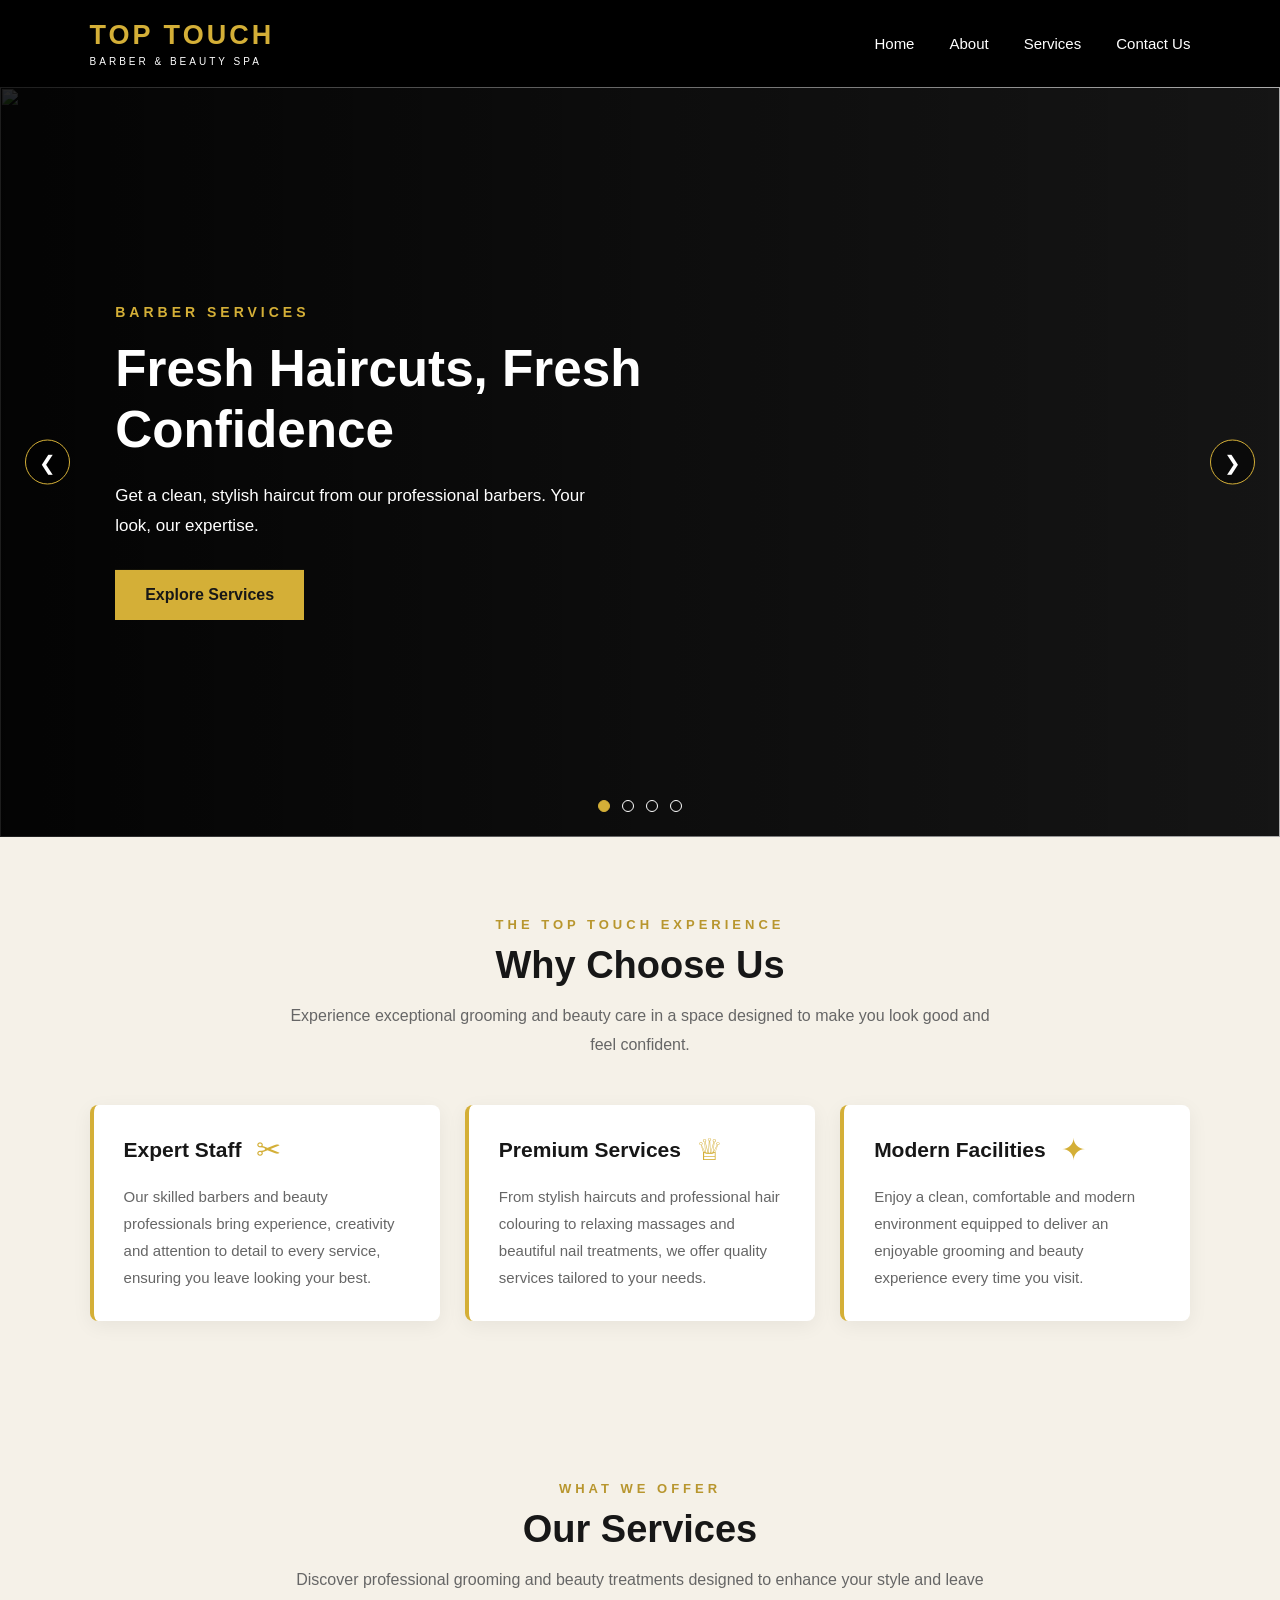
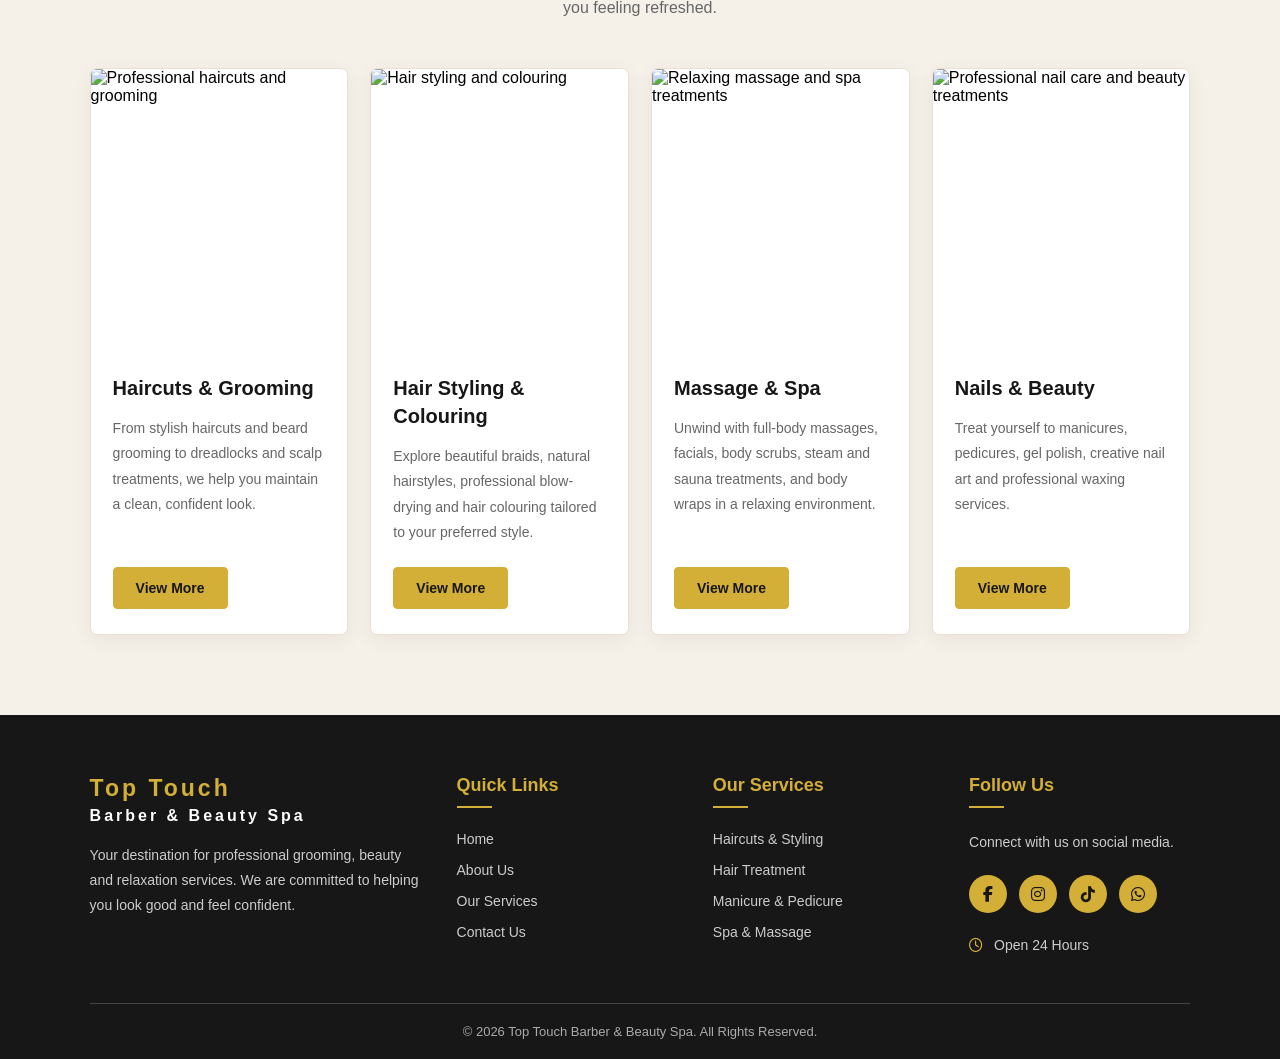
==== index.html @ b12eb3fb "Add files via upload" ====
<!DOCTYPE html>
<html lang="en">
<head>
    <meta charset="UTF-8">
    <meta name="viewport" content="width=device-width, initial-scale=1.0">
    <link rel="stylesheet" href="style.css">
    <link rel="stylesheet" href="https://cdnjs.cloudflare.com/ajax/libs/font-awesome/6.7.2/css/all.min.css">
    <title>Top Touch Barber and Beauty Spa</title>
</head>
<body>
   <header class="navbar">

    <!-- Business Name -->
    <div class="logo">
        <h2>TOP TOUCH</h2>
        <p>BARBER & BEAUTY SPA</p>
    </div>

    <!-- Navigation Links -->
    <nav class="nav-links">
        <a href="index.html">Home</a>
        <a href="about.html">About</a>
        <a href="services.html">Services</a>
        <a href="contact.html">Contact Us</a>
    </nav>

</header>
<section class="hero-slider">

    <div class="slide active">
        <img src="images/hair cuting.jpg" alt="" srcset="">

        <div class="slide-content">
            <p class="category">BARBER SERVICES</p>
            <h1>Fresh Haircuts, Fresh Confidence</h1>
            <p>Get a clean, stylish haircut from our professional barbers. Your look, our expertise.</p>
            <a href="#services" class="slide-btn">Explore Services</a>
        </div>
    </div>

    <div class="slide">
        <img src="images/hair coloring.jpg" alt="" srcset="">


        <div class="slide-content">
            <p class="category">HAIR STYLING</p>
            <h1>Express Yourself with Colour</h1>
            <p>Refresh your style with beautiful hair colours and professional styling.</p>
            <a href="#services" class="slide-btn">Explore Services</a>
        </div>
    </div>

    <div class="slide">
        <img src="images/massage 2.jpg" alt="" srcset="">

        <div class="slide-content">
            <p class="category">BEAUTY & SPA</p>
            <h1>Relax, Refresh and Recharge</h1>
            <p>Escape the daily stress with a relaxing massage in a peaceful environment.</p>
            <a href="#services" class="slide-btn">Explore Services</a>
        </div>
    </div>

    <div class="slide">
        <img src="images/Nails(1).jpg" alt="" srcset="">
        <div class="slide-content">
            <p class="category">NAIL CARE</p>
            <h1>Beautiful Nails, Beautiful You</h1>
            <p>Give your nails a stunning finish with our stylish gel polish treatments.</p>
            <a href="#services" class="slide-btn">Explore Services</a>
        </div>
    </div>

    <button class="slider-arrow prev" aria-label="Previous slide">&#10094;</button>
    <button class="slider-arrow next" aria-label="Next slide">&#10095;</button>

    <div class="slider-dots">
        <button class="dot active" aria-label="Show haircut slide"></button>
        <button class="dot" aria-label="Show hair coloring slide"></button>
        <button class="dot" aria-label="Show massage slide"></button>
        <button class="dot" aria-label="Show gel polish slide"></button>
    </div>

</section>
<section class="why-choose-us" id="about">

<div class="section-heading">
    <p class="section-subtitle">THE TOP TOUCH EXPERIENCE</p>
    <h2>Why Choose Us</h2>
    <p class="section-description">
        Experience exceptional grooming and beauty care in a space
        designed to make you look good and feel confident.
    </p>
</div>

<div class="choose-cards">

    <!-- Card 1: Expert Staff -->
    <div class="choose-card">

        <div class="card-heading">
            <h3>Expert Staff</h3>
            <span class="choose-icon">&#9986;</span>
        </div>

        <p>
            Our skilled barbers and beauty professionals bring
            experience, creativity and attention to detail to
            every service, ensuring you leave looking your best.
        </p>

    </div>

    <!-- Card 2: Premium Services -->
    <div class="choose-card">

        <div class="card-heading">
            <h3>Premium Services</h3>
            <span class="choose-icon">&#9813;</span>
        </div>

        <p>
            From stylish haircuts and professional hair colouring
            to relaxing massages and beautiful nail treatments,
            we offer quality services tailored to your needs.
        </p>

    </div>

    <!-- Card 3: Modern Facilities -->
    <div class="choose-card">

        <div class="card-heading">
            <h3>Modern Facilities</h3>
            <span class="choose-icon">&#10022;</span>
        </div>

        <p>
            Enjoy a clean, comfortable and modern environment
            equipped to deliver an enjoyable grooming and beauty
            experience every time you visit.
        </p>

    </div>

</div>

</section>
<section class="our-services" id="services">

<div class="services-heading">
    <p class="services-subtitle">WHAT WE OFFER</p>
    <h2>Our Services</h2>
    <p>
        Discover professional grooming and beauty treatments
        designed to enhance your style and leave you feeling refreshed.
    </p>
</div>

<div class="services-container">

    <!-- CARD 1: HAIRCUTS & GROOMING -->
    <div class="service-card">

        <img src="images/haircuts.jpg"
             alt="Professional haircuts and grooming">

        <div class="service-info">
            <h3>Haircuts &amp; Grooming</h3>

            <p>
                From stylish haircuts and beard grooming to
                dreadlocks and scalp treatments, we help you
                maintain a clean, confident look.
            </p>

            <a href="services.html#haircuts" class="view-more-btn">
                View More
            </a>
        </div>

    </div>

    <!-- CARD 2: HAIR STYLING & COLOURING -->
    <div class="service-card">

        <img src="images/hair coloring (2).jpg"
             alt="Hair styling and colouring">

        <div class="service-info">
            <h3>Hair Styling &amp; Colouring</h3>

            <p>
                Explore beautiful braids, natural hairstyles,
                professional blow-drying and hair colouring
                tailored to your preferred style.
            </p>

            <a href="services.html#hair-styling" class="view-more-btn">
                View More
            </a>
        </div>

    </div>

    <!-- CARD 3: MASSAGE & SPA -->
    <div class="service-card">

        <img src="images/massage.jpg"
             alt="Relaxing massage and spa treatments">

        <div class="service-info">
            <h3>Massage &amp; Spa</h3>

            <p>
                Unwind with full-body massages, facials, body
                scrubs, steam and sauna treatments, and body
                wraps in a relaxing environment.
            </p>

            <a href="services.html#spa" class="view-more-btn">
                View More
            </a>
        </div>

    </div>

    <!-- CARD 4: NAILS & BEAUTY -->
    <div class="service-card">

        <img src="images/nails 2.jpg"
             alt="Professional nail care and beauty treatments">

        <div class="service-info">
            <h3>Nails &amp; Beauty</h3>

            <p>
                Treat yourself to manicures, pedicures, gel
                polish, creative nail art and professional
                waxing services.
            </p>

            <a href="services.html#nails" class="view-more-btn">
                View More
            </a>
        </div>

    </div>

</div>

</section>
<!-- FOOTER SECTION -->

<footer class="site-footer">
    <div class="footer-container">

    <div class="footer-column footer-brand">
        <h2>Top Touch <span>Barber & Beauty Spa</span></h2>
        <p>
            Your destination for professional grooming, beauty
            and relaxation services. We are committed to helping
            you look good and feel confident.
        </p>
    </div>

    <div class="footer-column">
        <h3>Quick Links</h3>
        <ul class="footer-links">
            <li><a href="index.html">Home</a></li>
            <li><a href="about.html">About Us</a></li>
            <li><a href="services.html">Our Services</a></li>
            <li><a href="contact.html">Contact Us</a></li>
        </ul>
    </div>

    <div class="footer-column">
        <h3>Our Services</h3>
        <ul class="footer-links">
            <li><a href="services.html">Haircuts & Styling</a></li>
            <li><a href="services.html">Hair Treatment</a></li>
            <li><a href="services.html">Manicure & Pedicure</a></li>
            <li><a href="services.html">Spa & Massage</a></li>
        </ul>
    </div>

    <div class="footer-column">
        <h3>Follow Us</h3>
        <p>Connect with us on social media.</p>
        <div class="footer-socials">
            <a href="#" aria-label="Facebook"><i class="fa-brands fa-facebook-f"></i></a>
            <a href="#" aria-label="Instagram"><i class="fa-brands fa-instagram"></i></a>
            <a href="#" aria-label="TikTok"><i class="fa-brands fa-tiktok"></i></a>
            <a href="0790554052" aria-label="WhatsApp"><i class="fa-brands fa-whatsapp"></i></a>
        </div>
        <p class="footer-hours">
            <i class="fa-regular fa-clock"></i> Open 24 Hours
        </p>
    </div>

</div>

<div class="footer-bottom">
    <p>&copy; 2026 Top Touch Barber & Beauty Spa. All Rights Reserved.</p>
</div>


</footer>


</body> 
</html> 
<script>
const slides = document.querySelectorAll(".slide");
const dots = document.querySelectorAll(".dot");
const nextBtn = document.querySelector(".next");
const prevBtn = document.querySelector(".prev");

let currentSlide = 0;
let sliderTimer;

function showSlide(index) {
    currentSlide = (index + slides.length) % slides.length;

    slides.forEach((slide, i) => {
        slide.classList.toggle("active", i === currentSlide);
    });

    dots.forEach((dot, i) => {
        dot.classList.toggle("active", i === currentSlide);
    });
}

function nextSlide() {
    showSlide(currentSlide + 1);
}

function startSlider() {
    clearInterval(sliderTimer);
    sliderTimer = setInterval(nextSlide, 5000);
}

nextBtn.addEventListener("click", () => {
    nextSlide();
    startSlider();
});

prevBtn.addEventListener("click", () => {
    showSlide(currentSlide - 1);
    startSlider();
});

dots.forEach((dot, index) => {
    dot.addEventListener("click", () => {
        showSlide(index);
        startSlider();
    });
});

const slider = document.querySelector(".hero-slider");

slider.addEventListener("mouseenter", () => {
    clearInterval(sliderTimer);
});

slider.addEventListener("mouseleave", startSlider);

startSlider();
</script>
</html>
---- style.css ----
* {
    margin: 0;
    padding: 0;
    box-sizing: border-box;
}

body {
    font-family: Arial, sans-serif;
    background-color: #f5f1e8;
}

.navbar {
    width: 100%;
   background-color: black;
    padding: 20px 7%;
    display: flex;
    justify-content: space-between;
    align-items: center;
}

.logo h2 {
    color: #d4af37;
    font-size: 27px;
    letter-spacing: 3px;
}

.logo p {
    color: white;
    font-size: 10px;
    letter-spacing: 3px;
    margin-top: 5px;
}

.nav-links {
    display: flex;
    align-items: center;
    gap: 35px;
    margin-left: auto;
}

.nav-links a {
    color: white;
    text-decoration: none;
    font-size: 15px;
    transition: color 0.3s ease;
}

.nav-links a:hover {
    color: #d4af37;
}

@media (max-width: 768px) {
    .navbar {
        flex-direction: column;
        gap: 20px;
    }

    .nav-links {
        justify-content: center;
        flex-wrap: wrap;
        gap: 20px;
        margin-left: 0;
    }
}
.hero-slider {
    width: 100%;
    height: 750px;
    position: relative;
    overflow: hidden;
    background-color: #171717;
}

.slide {
    position: absolute;
    inset: 0;
    opacity: 0;
    visibility: hidden;
    transition: opacity 0.8s ease, visibility 0.8s ease;
}

.slide.active {
    opacity: 1;
    visibility: visible;
    z-index: 1;
}

.slide img {
    width: 100%;
    height: 100%;
    object-fit: cover;
    position: absolute;
    inset: 0;
    animation: imageZoom 6s ease-in-out infinite alternate;
}

.slide::after {
    content: "";
    position: absolute;
    inset: 0;
    background: linear-gradient(
        90deg,
        rgba(0, 0, 0, 0.85),
        rgba(0, 0, 0, 0.45),
        rgba(0, 0, 0, 0.1)
    );
}

.slide-content {
    position: absolute;
    top: 50%;
    left: 9%;
    transform: translateY(-50%);
    max-width: 600px;
    color: white;
    z-index: 2;
}

.category {
    color: #d4af37;
    font-size: 14px;
    font-weight: bold;
    letter-spacing: 4px;
    margin-bottom: 18px;
}

.slide-content h1 {
    font-size: clamp(32px, 4vw, 55px);
    line-height: 1.2;
    margin-bottom: 20px;
}

.slide-content > p:not(.category) {
    font-size: 17px;
    line-height: 1.8;
    margin-bottom: 28px;
    max-width: 500px;
}

.slide-btn {
    display: inline-block;
    background-color: #d4af37;
    color: #171717;
    padding: 14px 28px;
    text-decoration: none;
    font-weight: bold;
    border: 2px solid #d4af37;
    transition: 0.3s ease;
}

.slide-btn:hover {
    background-color: transparent;
    color: #ffffff;
}

.slider-arrow {
    position: absolute;
    top: 50%;
    transform: translateY(-50%);
    z-index: 3;
    width: 45px;
    height: 45px;
    border: 1px solid #d4af37;
    border-radius: 50%;
    background-color: rgba(0, 0, 0, 0.5);
    color: white;
    font-size: 20px;
    cursor: pointer;
}

.slider-arrow:hover {
    background-color: #d4af37;
    color: #171717;
}

.prev {
    left: 25px;
}

.next {
    right: 25px;
}

.slider-dots {
    position: absolute;
    bottom: 25px;
    left: 50%;
    transform: translateX(-50%);
    display: flex;
    gap: 12px;
    z-index: 3;
}

.dot {
    width: 12px;
    height: 12px;
    border-radius: 50%;
    border: 1px solid white;
    background-color: transparent;
    cursor: pointer;
}

.dot.active {
    background-color: #d4af37;
    border-color: #d4af37;
}

@keyframes imageZoom {
    from {
        transform: scale(1);
    }

    to {
        transform: scale(1.08);
    }
}

@media (max-width: 768px) {
    .hero-slider {
        height: 460px;
    }

    .slide-content {
        left: 7%;
        right: 7%;
    }

    .slide-content h1 {
        font-size: 34px;
    }

    .slide-content > p:not(.category) {
        font-size: 15px;
    }

    .slider-arrow {
        width: 38px;
        height: 38px;
        font-size: 16px;
    }

    .prev {
        left: 10px;
    }

    .next {
        right: 10px;
    }
}

@media (prefers-reduced-motion: reduce) {
    .slide,
    .slide img,
    .slide-btn {
        animation: none;
        transition: none;
    }
}
/* WHY CHOOSE US SECTION */
.why-choose-us {
width: 100%;
padding: 80px 7%;
background-color: #f5f1e8;
}

/* SECTION HEADING */
.section-heading {
text-align: center;
max-width: 700px;
margin: 0 auto 45px;
}

.section-subtitle {
color: #b8962e;
font-size: 13px;
font-weight: bold;
letter-spacing: 4px;
margin-bottom: 12px;
}

.section-heading h2 {
color: #171717;
font-size: 38px;
font-weight: bold;
margin-bottom: 15px;
}

.section-description {
color: #666666;
font-size: 16px;
line-height: 1.8;
}

/* THREE CARDS IN ONE ROW */
.choose-cards {
display: grid;
grid-template-columns: repeat(3, minmax(0, 1fr));
gap: 25px;
align-items: stretch;
max-width: 1400px;
margin: 0 auto;
}

/* INDIVIDUAL CARD */
.choose-card {
background-color: #ffffff;
padding: 30px;
border-left: 4px solid #d4af37;
border-radius: 8px;
box-shadow: 0 5px 20px rgba(0, 0, 0, 0.06);
transition: transform 0.3s ease, box-shadow 0.3s ease;
}

/* CARD HOVER EFFECT */
.choose-card:hover {
transform: translateY(-6px);
box-shadow: 0 12px 28px rgba(0, 0, 0, 0.12);
}

/* HEADING AND ICON */
.card-heading {
display: flex;
align-items: center;
gap: 15px;
margin-bottom: 18px;
}

.card-heading h3 {
color: #171717;
font-size: 21px;
font-weight: bold;
line-height: 1.4;
}

.choose-icon {
color: #d4af37;
font-size: 30px;
line-height: 1;
flex-shrink: 0;
}

/* CARD DESCRIPTION */
.choose-card p {
color: #666666;
font-size: 15px;
line-height: 1.8;
margin: 0;
}

/* TABLETS */
@media (max-width: 992px) {
.why-choose-us {
padding: 65px 5%;
}

```
.choose-cards {
    gap: 18px;
}

.choose-card {
    padding: 22px;
}

.card-heading {
    gap: 10px;
}

.card-heading h3 {
    font-size: 18px;
}

.choose-icon {
    font-size: 26px;
}
```

}

/* MOBILE PHONES */
@media (max-width: 768px) {
.why-choose-us {
padding: 50px 6%;
}

```
.section-heading {
    margin-bottom: 30px;
}

.section-heading h2 {
    font-size: 30px;
}

.section-description {
    font-size: 15px;
}

.choose-cards {
    grid-template-columns: 1fr;
    gap: 20px;
}

.choose-card {
    padding: 25px;
}

.card-heading h3 {
    font-size: 20px;
}
```

}
/* ==============================
OUR SERVICES SECTION
================================= */

.our-services {
width: 100%;
padding: 80px 7%;
background-color: #f5f1e8;
}

/* SECTION HEADING */

.services-heading {
text-align: center;
max-width: 700px;
margin: 0 auto 45px;
}

.services-subtitle {
color: #b8962e;
font-size: 13px;
font-weight: bold;
letter-spacing: 4px;
margin-bottom: 12px;
}

.services-heading h2 {
color: #171717;
font-size: 38px;
font-weight: bold;
margin-bottom: 15px;
}

.services-heading > p:last-child {
color: #666666;
font-size: 16px;
line-height: 1.8;
}

/* SERVICES GRID */

.services-container {
display: grid;
grid-template-columns: repeat(4, minmax(0, 1fr));
gap: 22px;
max-width: 1400px;
margin: 0 auto;
align-items: stretch;
}

/* INDIVIDUAL SERVICE CARD */

.service-card {
display: flex;
flex-direction: column;
background-color: #ffffff;
border-radius: 8px;
overflow: hidden;
box-shadow: 0 5px 20px rgba(0, 0, 0, 0.06);
transition: transform 0.3s ease, box-shadow 0.3s ease;
}

.service-card:hover {
transform: translateY(-6px);
box-shadow: 0 12px 28px rgba(0, 0, 0, 0.12);
}

/* SERVICE IMAGES */

.service-card > img {
width: 100%;
height: 260px;
object-fit: cover;
display: block;
transition: transform 0.4s ease;
}

.service-card:hover > img {
transform: scale(1.04);
}

/* CARD CONTENT */

.service-info {
display: flex;
flex-direction: column;
align-items: flex-start;
flex: 1;
padding: 25px 22px;
}

.service-info h3 {
color: #171717;
font-size: 20px;
line-height: 1.4;
margin-bottom: 14px;
}

.service-info p {
color: #666666;
font-size: 14px;
line-height: 1.8;
margin-bottom: 22px;
}

/* VIEW MORE BUTTON */

.view-more-btn {
display: inline-block;
margin-top: auto;
background-color: #d4af37;
color: #171717;
padding: 12px 22px;
border: 1px solid #d4af37;
border-radius: 4px;
text-decoration: none;
font-size: 14px;
font-weight: bold;
transition: background-color 0.3s ease,
color 0.3s ease,
border-color 0.3s ease;
}

.view-more-btn:hover {
background-color: #171717;
color: #d4af37;
border-color: #171717;
}

/* TABLETS AND SMALL LAPTOPS */

@media (max-width: 1100px) {
.our-services {
padding: 65px 5%;
}


.services-container {
    grid-template-columns: repeat(2, minmax(0, 1fr));
    gap: 25px;
}

.service-card > img {
    height: 240px;
}


}

/* MOBILE PHONES */

@media (max-width: 600px) {
.our-services {
padding: 50px 6%;
}

.services-heading {
    margin-bottom: 30px;
}

.services-heading h2 {
    font-size: 30px;
}

.services-heading > p:last-child {
    font-size: 15px;
}

.services-container {
    grid-template-columns: 1fr;
    gap: 22px;
}

.service-card > img {
    height: 230px;
}

.service-info {
    padding: 24px;
}

.service-info h3 {
    font-size: 21px;
}
```

}
/* ==============================
FOOTER
================================= */

.site-footer {
width: 100%;
background-color: #171717;
color: #ffffff;
padding: 60px 7% 0;
}

/* FOOTER COLUMNS */

.footer-container {
display: grid;
grid-template-columns: 1.4fr 1fr 1.3fr 1.3fr;
gap: 40px;
max-width: 1400px;
margin: 0 auto;
padding-bottom: 45px;
}

.footer-column h3 {
color: #d4af37;
font-size: 19px;
margin-bottom: 25px;
position: relative;
}

.footer-column h3::after {
content: "";
display: block;
width: 35px;
height: 2px;
background-color: #d4af37;
margin-top: 10px;
}

/* BRAND */

.footer-brand h2 {
color: #ffffff;
font-size: 28px;
letter-spacing: 3px;
margin-bottom: 5px;
}

.footer-brand h2 span {
color: #d4af37;
}

.footer-brand h4 {
color: #d4af37;
font-size: 11px;
letter-spacing: 3px;
margin-bottom: 20px;
}

.footer-brand > p {
color: #cccccc;
font-size: 14px;
line-height: 1.9;
margin-bottom: 25px;
}

/* QUICK LINKS */

.footer-links {
list-style: none;
padding: 0;
margin: 0;
}

.footer-links li {
margin-bottom: 14px;
}

.footer-links a {
color: #cccccc;
text-decoration: none;
font-size: 14px;
transition: color 0.3s ease, padding-left 0.3s ease;
}

.footer-links a:hover {
color: #d4af37;
padding-left: 5px;
}

/* CONTACT INFORMATION */

.footer-contact > p {
display: flex;
align-items: flex-start;
gap: 10px;
color: #cccccc;
font-size: 14px;
line-height: 1.8;
margin-bottom: 15px;
overflow-wrap: anywhere;
}

.footer-contact a {
color: #cccccc;
text-decoration: none;
transition: color 0.3s ease;
}

.footer-contact a:hover {
color: #d4af37;
}

.contact-icon {
color: #d4af37;
font-size: 19px;
min-width: 18px;
}

/* OPENING HOURS */

.opening-hours {
margin-top: 25px;
}

.opening-hours h4 {
color: #d4af37;
font-size: 15px;
margin-bottom: 12px;
}

.opening-hours p {
display: flex;
align-items: center;
gap: 9px;
color: #cccccc;
font-size: 13px;
line-height: 1.7;
}

.open-dot {
display: inline-block;
width: 9px;
height: 9px;
min-width: 9px;
border-radius: 50%;
background-color: #d4af37;
}

/* SOCIAL MEDIA ICONS */

/* FOOTER SECTION */
.site-footer {
background: #171717;
color: #ffffff;
padding: 60px 7% 0;
}

.footer-container {
max-width: 1200px;
margin: 0 auto;
display: grid;
grid-template-columns: 1.5fr 1fr 1fr 1fr;
gap: 35px;
padding-bottom: 45px;
}

.footer-column h3 {
color: #d4af37;
font-size: 18px;
margin-bottom: 22px;
}

.footer-brand h2 {
color: #d4af37;
font-size: 23px;
margin-bottom: 18px;
}

.footer-brand h2 span {
display: block;
color: #ffffff;
font-size: 16px;
margin-top: 5px;
}

.footer-column p {
color: #cccccc;
font-size: 14px;
line-height: 1.8;
}

.footer-links {
list-style: none;
padding: 0;
margin: 0;
}

.footer-links li {
margin-bottom: 13px;
}

.footer-links a {
color: #cccccc;
text-decoration: none;
font-size: 14px;
transition: 0.3s ease;
}

.footer-links a:hover {
color: #d4af37;
padding-left: 5px;
}

.footer-socials {
display: flex;
gap: 12px;
margin: 20px 0;
}

.footer-socials a {
width: 38px;
height: 38px;
display: flex;
align-items: center;
justify-content: center;
background: #d4af37;
color: #171717;
border-radius: 50%;
text-decoration: none;
font-size: 16px;
transition: 0.3s ease;
}

.footer-socials a:hover {
background: #ffffff;
transform: translateY(-4px);
}

.footer-hours {
margin-top: 5px;
}

.footer-hours i {
color: #d4af37;
margin-right: 7px;
}

.footer-bottom {
border-top: 1px solid #444444;
padding: 20px 0;
text-align: center;
}

.footer-bottom p {
color: #aaaaaa;
font-size: 13px;
margin: 0;
}

@media (max-width: 900px) {
.footer-container {
grid-template-columns: repeat(2, 1fr);
}
}

@media (max-width: 550px) {
.site-footer {
padding: 45px 6% 0;
}

.footer-container {
    grid-template-columns: 1fr;
    gap: 30px;
}


}

/* =====================================
   ABOUT PAGE HERO SECTION
===================================== */

.about-hero {
    position: relative;
    min-height: 520px;
    display: flex;
    align-items: center;
    justify-content: center;
    padding: 80px 7%;
    text-align: center;

    
    background-image: url("images/about-hero.jpg");
    background-size: cover;
    background-position: center;
    background-repeat: no-repeat;

    overflow: hidden;
}

/* Dark overlay while retaining the brand colours */
.about-hero-overlay {
    position: absolute;
    inset: 0;
    background: rgba(23, 23, 23, 0.72);
}

/* Hero content */
.about-hero-content {
    position: relative;
    z-index: 1;
    max-width: 850px;
    color: #ffffff;
}

/* Small gold heading */
.about-hero-label {
    color: #d4af37;
    font-size: 14px;
    font-weight: 700;
    letter-spacing: 4px;
    margin-bottom: 18px;
}

/* Main heading */
.about-hero-content h1 {
    font-size: clamp(38px, 5vw, 64px);
    line-height: 1.2;
    margin-bottom: 22px;
    color: #ffffff;
}

.about-hero-content h1 span {
    color: #d4af37;
}

/* Description */
.about-hero-description {
    max-width: 680px;
    margin: 0 auto 32px;
    color: #f5f1e8;
    font-size: 17px;
    line-height: 1.8;
}

/* Hero buttons */
.about-hero-buttons {
    display: flex;
    justify-content: center;
    align-items: center;
    flex-wrap: wrap;
    gap: 16px;
}

.about-btn {
    display: inline-block;
    padding: 14px 26px;
    text-decoration: none;
    font-size: 14px;
    font-weight: 700;
    border-radius: 5px;
    transition: all 0.3s ease;
}

/* Gold button */
.about-btn-primary {
    background: #d4af37;
    color: #171717;
    border: 2px solid #d4af37;
}

.about-btn-primary:hover {
    background: transparent;
    color: #d4af37;
}

/* Transparent button */
.about-btn-secondary {
    background: transparent;
    color: #ffffff;
    border: 2px solid #d4af37;
}

.about-btn-secondary:hover {
    background: #d4af37;
    color: #171717;
}

/* Mobile responsiveness */
@media (max-width: 600px) {

    .about-hero {
        min-height: 450px;
        padding: 65px 6%;
    }

    .about-hero-label {
        font-size: 12px;
        letter-spacing: 3px;
    }

    .about-hero-description {
        font-size: 15px;
    }

    .about-hero-buttons {
        flex-direction: column;
        width: 100%;
    }

    .about-btn {
        width: 100%;
        max-width: 280px;
        text-align: center;
    }
}

/* ==============================
   ABOUT PAGE
============================== */

.about-hero {
    min-height: 360px;
    display: flex;
    align-items: center;
    justify-content: center;
    text-align: center;
    padding: 70px 20px;
    background: linear-gradient(135deg, #171717, #333333);
    color: #ffffff;
}

.about-hero-content {
    max-width: 750px;
}

.about-subtitle,
.section-label {
    color: #d4af37;
    font-size: 13px;
    font-weight: 700;
    letter-spacing: 3px;
    margin-bottom: 15px;
}

.about-hero h1 {
    font-size: clamp(36px, 5vw, 58px);
    margin-bottom: 20px;
}

.about-hero h1 span {
    color: #d4af37;
}

.about-hero-content > p:not(.about-subtitle) {
    color: #eeeeee;
    line-height: 1.8;
    margin-bottom: 28px;
}

.about-btn {
    display: inline-block;
    padding: 13px 25px;
    background: #d4af37;
    color: #171717;
    text-decoration: none;
    font-weight: 700;
    border: 1px solid #d4af37;
    border-radius: 4px;
    transition: 0.3s ease;
}

.about-btn:hover {
    background: transparent;
    color: #d4af37;
}


/* WHO WE ARE */

.who-we-are {
    padding: 80px 7%;
    background: #f5f1e8;
}

.about-container {
    max-width: 1150px;
    margin: auto;
    display: grid;
    grid-template-columns: 1fr 1fr;
    gap: 55px;
    align-items: center;
}

.about-image img {
    width: 100%;
    height: 420px;
    object-fit: cover;
    display: block;
    border-radius: 8px;
}

.about-text h2,
.about-heading h2 {
    color: #171717;
    font-size: 36px;
    margin-bottom: 20px;
}

.about-text p:not(.section-label) {
    color: #666666;
    line-height: 1.9;
    margin-bottom: 20px;
}


/* MISSION AND VISION */

.mission-vision {
    padding: 75px 7%;
    background: #ffffff;
}

.mission-vision-container {
    max-width: 1100px;
    margin: auto;
    display: grid;
    grid-template-columns: repeat(2, 1fr);
    gap: 30px;
}

.mission-card {
    padding: 40px 30px;
    text-align: center;
    background: #f5f1e8;
    border-bottom: 4px solid #d4af37;
    border-radius: 6px;
    transition: transform 0.3s ease;
}

.mission-card:hover {
    transform: translateY(-6px);
}

.mission-icon {
    color: #b8962e;
    font-size: 38px;
    margin-bottom: 15px;
}

.mission-card h2 {
    color: #171717;
    margin-bottom: 15px;
}

.mission-card p {
    color: #666666;
    line-height: 1.8;
}




/* CALL TO ACTION */

.about-cta {
    padding: 60px 20px;
    text-align: center;
    background: #f5f1e8;
}

.about-cta-content {
    max-width: 750px;
    margin: auto;
}

.about-cta h2 {
    color: #171717;
    font-size: 34px;
    margin-bottom: 18px;
}

.about-cta-content > p:not(.section-label) {
    color: #666666;
    line-height: 1.8;
    margin-bottom: 28px;
}

.about-cta-buttons {
    display: flex;
    justify-content: center;
    flex-wrap: wrap;
    gap: 15px;
}

.about-btn-outline {
    background: transparent;
    color: #171717;
}

.about-btn-outline:hover {
    background: #171717;
    color: #d4af37;
    border-color: #171717;
}


/* RESPONSIVE LAYOUT */

@media (max-width: 768px) {
    .about-container {
        grid-template-columns: 1fr;
        gap: 30px;
    }

    .about-image img {
        height: 300px;
    }

    .mission-vision-container {
        grid-template-columns: 1fr;
    }

    .about-features {
        grid-template-columns: 1fr;
    }

    .about-text h2,
    .about-heading h2 {
        font-size: 30px;
    }

    .about-cta h2 {
        font-size: 28px;
    }
}
/* ==============================
   OUR QUALITIES SECTION
============================== */

.our-qualities {
    padding: 60px 7%;
    background: #f5f1e8;
}

.qualities-heading {
    max-width: 700px;
    margin: 0 auto 45px;
    text-align: center;
}

.qualities-heading h2 {
    color: #171717;
    font-size: 36px;
    margin-bottom: 15px;
}

.qualities-heading > p:last-child {
    color: #666666;
    line-height: 1.8;
}

.qualities-container {
    max-width: 1150px;
    margin: 0 auto;
    display: grid;
    grid-template-columns: repeat(3, minmax(0, 1fr));
    gap: 25px;
}

.quality-card {
    padding: 35px 25px;
    text-align: center;
    background: #ffffff;
    border: 1px solid #e5dfd0;
    border-bottom: 3px solid #d4af37;
    border-radius: 6px;
    transition: transform 0.3s ease, box-shadow 0.3s ease;
}

.quality-card:hover {
    transform: translateY(-6px);
    box-shadow: 0 10px 25px rgba(0, 0, 0, 0.08);
}

.quality-icon {
    width: 55px;
    height: 55px;
    display: flex;
    align-items: center;
    justify-content: center;
    margin: 0 auto 20px;
    border-radius: 50%;
    background: #171717;
    color: #d4af37;
    font-size: 26px;
}

.quality-card h3 {
    color: #171717;
    font-size: 20px;
    margin-bottom: 15px;
}

.quality-card p {
    color: #666666;
    font-size: 15px;
    line-height: 1.8;
    margin: 0;
}

/* Responsive layout */

@media (max-width: 900px) {
    .qualities-container {
        grid-template-columns: repeat(2, minmax(0, 1fr));
    }
}

@media (max-width: 550px) {
    .our-qualities {
        padding: 60px 6%;
    }

    .qualities-container {
        grid-template-columns: 1fr;
    }

    .qualities-heading h2 {
        font-size: 30px;
    }
}

/* ==============================
   SERVICES PAGE HERO
============================== */

.services-page-hero {
    width: 100%;
    min-height: 380px;
    box-sizing: border-box;

    display: flex;
    align-items: center;
    justify-content: center;

    padding: 65px 20px;
    margin: 0;

    text-align: center;
    background: linear-gradient(135deg, #171717, #333333);
    color:  white   ;
}

.services-page-hero-content {
    width: 100%;
    max-width: 800px;
    margin: 0 auto;
}

.services-page-subtitle {
    color: #d4af37;
    font-size: 13px;
    font-weight: bold;
    letter-spacing: 3px;
    margin-bottom: 18px;
}

.services-page-hero h1 {
    color:#d4af37;
    font-size: clamp(36px, 5vw, 54px);
    line-height: 1.2;
    margin: 0 0 22px;
}

.services-page-hero h1 span {
    color: #d4af37;
}

.services-page-description {
    max-width: 680px;
    margin: 0 auto 30px;
    color:white ;
    font-size: 16px;
    line-height: 1.9;
}

.services-page-btn {
    display: inline-flex;
    align-items: center;
    justify-content: center;
    gap: 12px;

    padding: 14px 30px;

    background: #d4af37;
    color: #171717;

    text-decoration: none;
    font-size: 15px;
    font-weight: bold;

    border: 2px solid #d4af37;
    border-radius: 4px;

    transition: 0.3s ease;
}

.services-page-btn:hover {
    background: transparent;
    color: #d4af37;
}

.services-page-btn span {
    font-size: 20px;
    transition: transform 0.3s ease;
}

.services-page-btn:hover span {
    transform: translateX(5px);
}


/* MOBILE RESPONSIVENESS */

@media (max-width: 600px) {

    .services-page-hero {
        min-height: 320px;
        padding: 50px 20px;
    }

    .services-page-subtitle {
        font-size: 11px;
        letter-spacing: 2px;
    }

    .services-page-description {
        font-size: 14px;
    }

}

/* ==============================
   KINYOZI & SALON SERVICES
============================== */

.salon-services {
    padding: 60px 7%;
    background: #f5f1e8;
}

.services-section-heading {
    max-width: 750px;
    margin: 0 auto 40px;
    text-align: center;
}

.services-section-subtitle {
    color: #b8962e;
    font-size: 12px;
    font-weight: bold;
    letter-spacing: 3px;
    margin-bottom: 12px;
}

.services-section-heading h2 {
    color: #171717;
    font-size: 36px;
    margin-bottom: 15px;
}

.services-section-heading h2 span {
    color: #b8962e;
}

.services-section-heading > p:last-child {
    color: #666666;
    line-height: 1.8;
}

.services-cards-container {
    max-width: 1200px;
    margin: 0 auto;
    display: grid;
    grid-template-columns: repeat(3, minmax(0, 1fr));
    gap: 25px;
}

.service-card {
    min-width: 0;
    overflow: hidden;
    background: #ffffff;
    border: 1px solid #e8e1d4;
    border-radius: 7px;
    transition: transform 0.3s ease, box-shadow 0.3s ease;
}

.service-card:hover {
    transform: translateY(-5px);
    box-shadow: 0 10px 25px rgba(0, 0, 0, 0.1);
}

.service-card > img {
    display: block;
    width: 100%;
    height: 280px;
    object-fit: cover;
}

.service-card-content {
    padding: 22px;
}

.service-card-title {
    display: flex;
    align-items: flex-start;
    justify-content: space-between;
    gap: 12px;
    margin-bottom: 12px;
}

.service-card-title h3 {
    color: #171717;
    font-size: 18px;
    line-height: 1.4;
    margin: 0;
}

.service-price {
    flex-shrink: 0;
    color: #b8962e;
    font-size: 14px;
    font-weight: bold;
    white-space: nowrap;
}

.service-card-content > p {
    color: #666666;
    font-size: 14px;
    line-height: 1.8;
    margin: 0;
}

/* Responsive layout */

@media (max-width: 950px) {
    .services-cards-container {
        grid-template-columns: repeat(2, minmax(0, 1fr));
    }
}

@media (max-width: 600px) {
    .salon-services {
        padding: 45px 6%;
    }

    .services-section-heading h2 {
        font-size: 29px;
    }

    .services-cards-container {
        grid-template-columns: 1fr;
        gap: 20px;
    }

    .service-card > img {
        height: 260px;
    }
}
/* SPA SERVICES SECTION */
.spa-services {
    padding: 60px 7%;
    background-color: #f5f1e8;
}

/* Spa section uses the same heading styles as Salon */
.spa-services .services-section-heading {
    max-width: 750px;
    margin: 0 auto 40px;
    text-align: center;
}

/* Spa cards use the existing shared card styles */
.spa-services .services-cards-container {
    max-width: 1200px;
    margin: 0 auto;
}

/* Responsive spacing */
@media (max-width: 600px) {
    .spa-services {
        padding: 45px 6%;
    }
}
/* CONTACT HERO SECTION */
.contact-hero {
    width: 100%;
    min-height: 380px;
    box-sizing: border-box;
    display: flex;
    align-items: center;
    justify-content: center;
    padding: 65px 20px;
    background-color: #171717;
    color: #ffffff;
    text-align: center;
}

.contact-hero-content {
    width: 100%;
    max-width: 800px;
    margin: 0 auto;
}

.contact-hero-subtitle {
    color: #d4af37;
    font-size: 13px;
    font-weight: bold;
    letter-spacing: 3px;
    margin-bottom: 18px;
}

.contact-hero h1 {
    color: #d4af37;
    font-size: clamp(36px, 5vw, 54px);
    line-height: 1.2;
    margin: 0 0 22px;
}

.contact-hero h1 span {
    color: #d4af37;
}

.contact-hero-description {
    max-width: 680px;
    margin: 0 auto 30px;
    color:white;
    font-size: 16px;
    line-height: 1.9;
}

.contact-hero-btn {
    display: inline-flex;
    align-items: center;
    justify-content: center;
    gap: 12px;
    padding: 14px 30px;
    background-color: #d4af37;
    color: #171717;
    text-decoration: none;
    font-size: 15px;
    font-weight: bold;
    border: 2px solid #d4af37;
    border-radius: 4px;
    transition: 0.3s ease;
}

.contact-hero-btn:hover {
    background-color: transparent;
    color: #d4af37;
}

.contact-hero-btn span {
    font-size: 20px;
    transition: transform 0.3s ease;
}

.contact-hero-btn:hover span {
    transform: translateX(5px);
}

/* MOBILE RESPONSIVENESS */
@media (max-width: 600px) {
    .contact-hero {
        min-height: 320px;
        padding: 50px 20px;
    }

    .contact-hero-subtitle {
        font-size: 11px;
        letter-spacing: 2px;
    }

    .contact-hero-description {
        font-size: 14px;
    }
}

/* CONTACT INFORMATION SECTION */
.contact-info {
    padding: 60px 7%;
    background-color: #f5f1e8;
}

.contact-info-heading {
    max-width: 750px;
    margin: 0 auto 40px;
    text-align: center;
}

.contact-info-subtitle {
    color: #b8962e;
    font-size: 12px;
    font-weight: bold;
    letter-spacing: 3px;
    margin-bottom: 12px;
}

.contact-info-heading h2 {
    color: #171717;
    font-size: 36px;
    margin-bottom: 15px;
}

.contact-info-heading h2 span {
    color: #b8962e;
}

.contact-info-heading > p:last-child {
    color: #666666;
    line-height: 1.8;
}

.contact-info-container {
    max-width: 1200px;
    margin: 0 auto;
    display: grid;
    grid-template-columns: repeat(3, minmax(0, 1fr));
    gap: 25px;
}

.contact-info-card {
    background-color: #ffffff;
    padding: 35px 25px;
    text-align: center;
    border: 1px solid #e8e1d4;
    border-radius: 7px;
    transition: transform 0.3s ease, box-shadow 0.3s ease;
}

.contact-info-card:hover {
    transform: translateY(-5px);
    box-shadow: 0 10px 25px rgba(0, 0, 0, 0.1);
}

.contact-icon {
    width: 65px;
    height: 65px;
    margin: 0 auto 20px;
    display: flex;
    align-items: center;
    justify-content: center;
    background-color: #171717;
    color: #d4af37;
    border-radius: 50%;
    font-size: 24px;
}

.contact-info-card h3 {
    color: #171717;
    font-size: 20px;
    margin-bottom: 12px;
}

.contact-info-card p {
    color: #666666;
    font-size: 14px;
    line-height: 1.8;
    margin-bottom: 15px;
}

.contact-info-card a,
.contact-info-card > span {
    color: #b8962e;
    font-size: 15px;
    font-weight: bold;
    text-decoration: none;
}

.contact-info-card a:hover {
    color: #171717;
}

/* RESPONSIVE DESIGN */
@media (max-width: 950px) {
    .contact-info-container {
        grid-template-columns: repeat(2, minmax(0, 1fr));
    }
}

@media (max-width: 600px) {
    .contact-info {
        padding: 45px 6%;
    }

    .contact-info-heading h2 {
        font-size: 29px;
    }

    .contact-info-container {
        grid-template-columns: 1fr;
        gap: 20px;
    }
}

/* WHATSAPP BOOKING SECTION */
.whatsapp-booking {
    padding: 70px 7%;
    background-color: #171717;
    text-align: center;
    color: #ffffff;
}

.whatsapp-booking-content {
    max-width: 800px;
    margin: 0 auto;
}

.whatsapp-icon {
    width: 75px;
    height: 75px;
    margin: 0 auto 22px;
    display: flex;
    align-items: center;
    justify-content: center;
    background-color: #d4af37;
    color: #171717;
    border-radius: 50%;
    font-size: 38px;
}

.whatsapp-subtitle {
    color: #d4af37;
    font-size: 12px;
    font-weight: bold;
    letter-spacing: 3px;
    margin-bottom: 15px;
}

.whatsapp-booking h2 {
    color: #ffffff;
    font-size: 36px;
    line-height: 1.3;
    margin-bottom: 20px;
}

.whatsapp-booking h2 span {
    color: #d4af37;
}

.whatsapp-description {
    max-width: 680px;
    margin: 0 auto 30px;
    color: #eeeeee;
    font-size: 15px;
    line-height: 1.9;
}

.whatsapp-booking-btn {
    display: inline-flex;
    align-items: center;
    justify-content: center;
    gap: 12px;
    padding: 15px 30px;
    background-color: #d4af37;
    color: #171717;
    border: 2px solid #d4af37;
    border-radius: 4px;
    text-decoration: none;
    font-size: 15px;
    font-weight: bold;
    transition: 0.3s ease;
}

.whatsapp-booking-btn:hover {
    background-color: transparent;
    color: #d4af37;
}

.whatsapp-booking-btn i {
    font-size: 21px;
}

/* MOBILE RESPONSIVENESS */
@media (max-width: 600px) {
    .whatsapp-booking {
        padding: 50px 6%;
    }

    .whatsapp-booking h2 {
        font-size: 29px;
    }

    .whatsapp-description {
        font-size: 14px;
    }

    .whatsapp-booking-btn {
        padding: 13px 22px;
        font-size: 14px;
    }
}

/* GOOGLE MAPS SECTION */
.location-section {
    padding: 60px 7%;
    background-color: #f5f1e8;
}

.location-heading {
    max-width: 750px;
    margin: 0 auto 40px;
    text-align: center;
}

.location-subtitle {
    color: #b8962e;
    font-size: 12px;
    font-weight: bold;
    letter-spacing: 3px;
    margin-bottom: 12px;
}

.location-heading h2 {
    color: #171717;
    font-size: 36px;
    margin-bottom: 15px;
}

.location-heading h2 span {
    color: #b8962e;
}

.location-heading > p:last-child {
    color: #666666;
    line-height: 1.8;
}

.location-container {
    max-width: 1200px;
    margin: 0 auto;
    display: grid;
    grid-template-columns: 1.6fr 1fr;
    gap: 30px;
    align-items: stretch;
}

.location-map {
    overflow: hidden;
    border-radius: 7px;
    border: 3px solid #d4af37;
    min-height: 400px;
}

.location-map iframe {
    display: block;
    width: 100%;
    height: 100%;
    min-height: 400px;
}

.location-directions {
    background-color: #171717;
    color: #ffffff;
    padding: 40px 30px;
    border-radius: 7px;
    display: flex;
    flex-direction: column;
    align-items: flex-start;
    justify-content: center;
}

.location-directions > i {
    color: #d4af37;
    font-size: 35px;
    margin-bottom: 20px;
}

.location-directions h3 {
    color: #ffffff;
    font-size: 25px;
    margin-bottom: 15px;
}

.location-directions p {
    color: #eeeeee;
    font-size: 14px;
    line-height: 1.9;
    margin-bottom: 25px;
}

.directions-btn {
    display: inline-flex;
    align-items: center;
    gap: 12px;
    padding: 13px 23px;
    background-color: #d4af37;
    color: #171717;
    text-decoration: none;
    font-size: 14px;
    font-weight: bold;
    border: 2px solid #d4af37;
    border-radius: 4px;
    transition: 0.3s ease;
}

.directions-btn:hover {
    background-color: transparent;
    color: #d4af37;
}

/* RESPONSIVE DESIGN */
@media (max-width: 800px) {
    .location-container {
        grid-template-columns: 1fr;
    }

    .location-map {
        min-height: 350px;
    }

    .location-map iframe {
        min-height: 350px;
    }
}

@media (max-width: 600px) {
    .location-section {
        padding: 45px 6%;
    }

    .location-heading h2 {
        font-size: 29px;
    }

    .location-directions {
        padding: 30px 25px;
    }
}
.contact-cta {
padding: 75px 7%;
background;
text-align: center;
color: #171717;
}

.contact-cta-content {
max-width: 800px;
margin: 0 auto;
}

.contact-cta-subtitle {
color: #171717;
font-size: 12px;
font-weight: bold;
letter-spacing: 3px;
margin-bottom: 15px;
}

.contact-cta h2 {
color: #171717;
font-size: 40px;
line-height: 1.3;
margin-bottom: 20px;
}

.contact-cta h2 span {
color:black;
}

.contact-cta-content > p:not(.contact-cta-subtitle) {
color: #333333;
font-size: 15px;
line-height: 1.9;
max-width: 680px;
margin: 0 auto 30px;
}

.contact-cta-buttons {
display: flex;
justify-content: center;
align-items: center;
gap: 15px;
flex-wrap: wrap;
}

.cta-book-btn,
.cta-services-btn {
display: inline-flex;
align-items: center;
justify-content: center;
gap: 10px;
padding: 14px 25px;
text-decoration: none;
font-size: 14px;
font-weight: bold;
border: 2px solid #171717;
border-radius: 4px;
transition: 0.3s ease;
}

.cta-book-btn {
background: #171717;
color: #ffffff;
}

.cta-book-btn:hover {
background: transparent;
color: #171717;
}

.cta-services-btn {
background: transparent;
color: #171717;
}

.cta-services-btn:hover {
background: #171717;
color: #ffffff;
}

@media (max-width: 600px) {
.contact-cta {
padding: 50px 6%;
}

.contact-cta h2 {
    font-size: 30px;
}

.contact-cta-buttons {
    flex-direction: column;
}

.cta-book-btn,
.cta-services-btn {
    width: 100%;
    box-sizing: border-box;
}

}
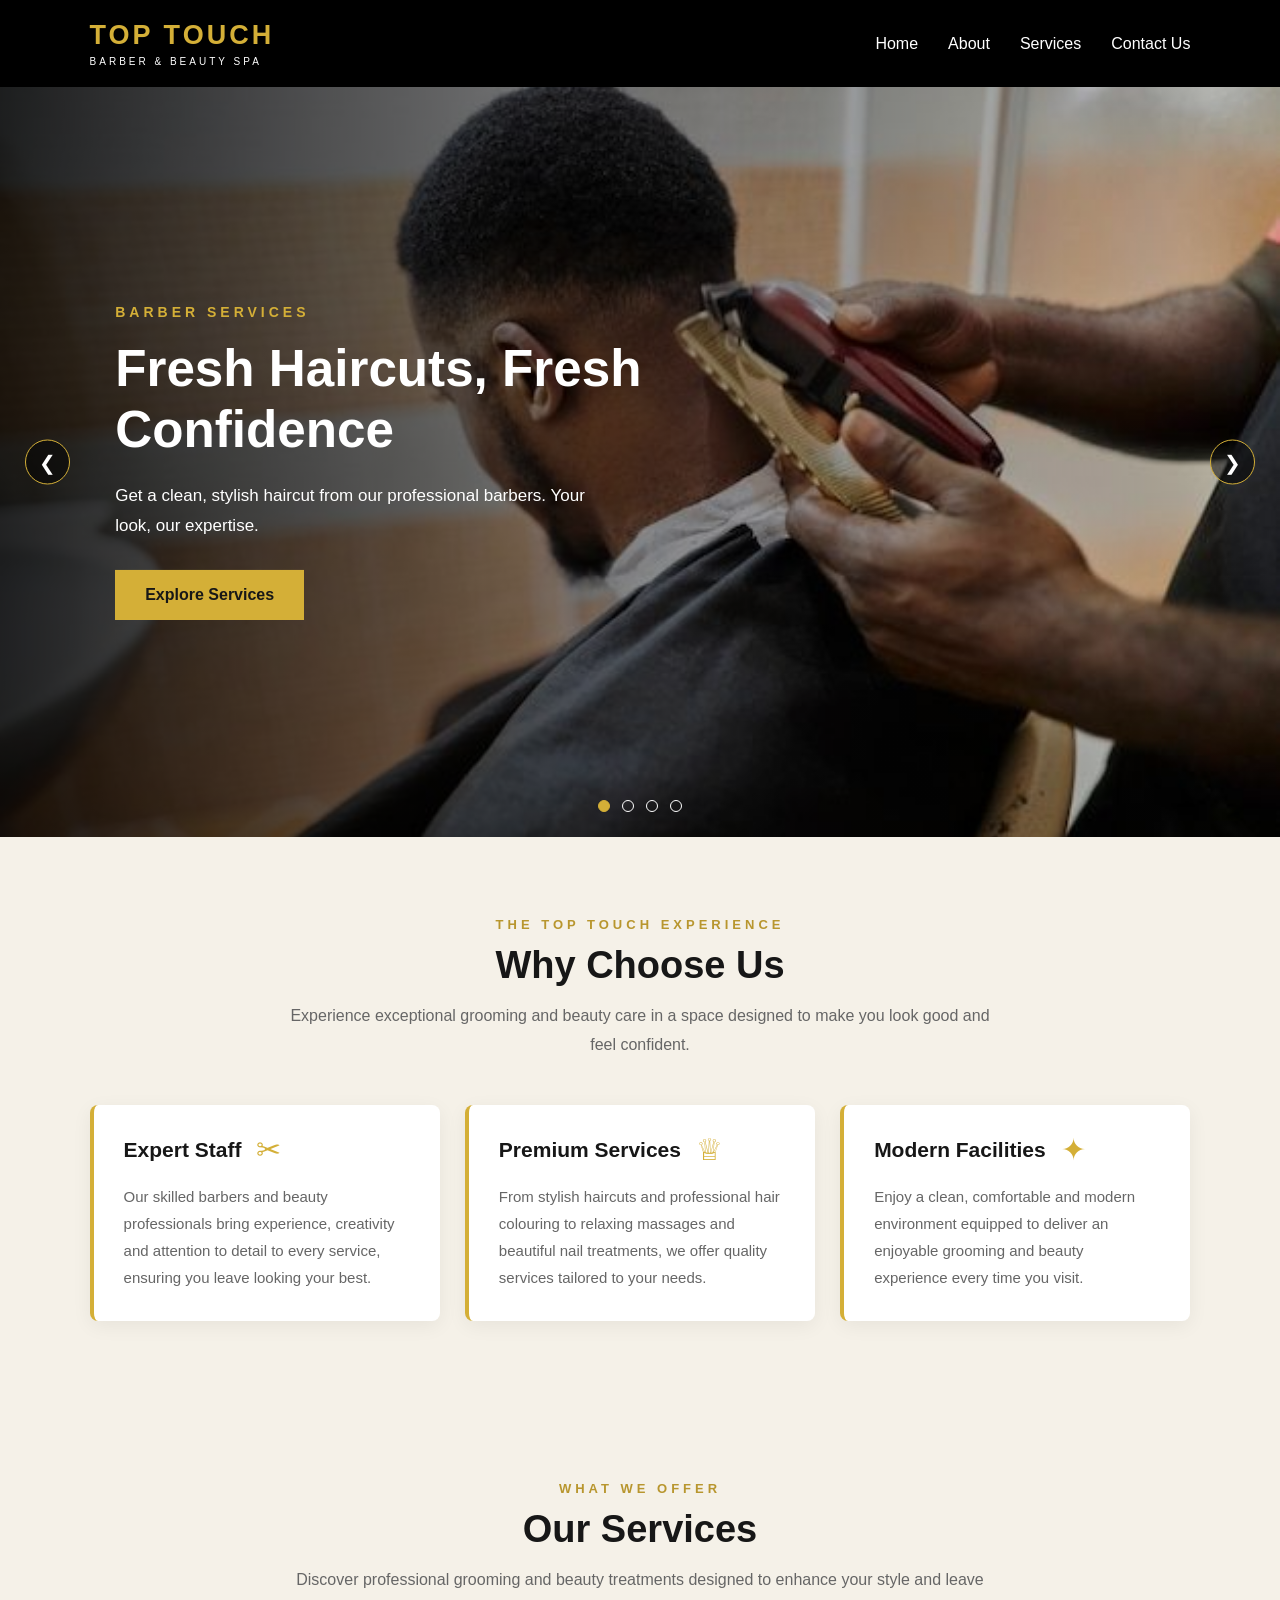
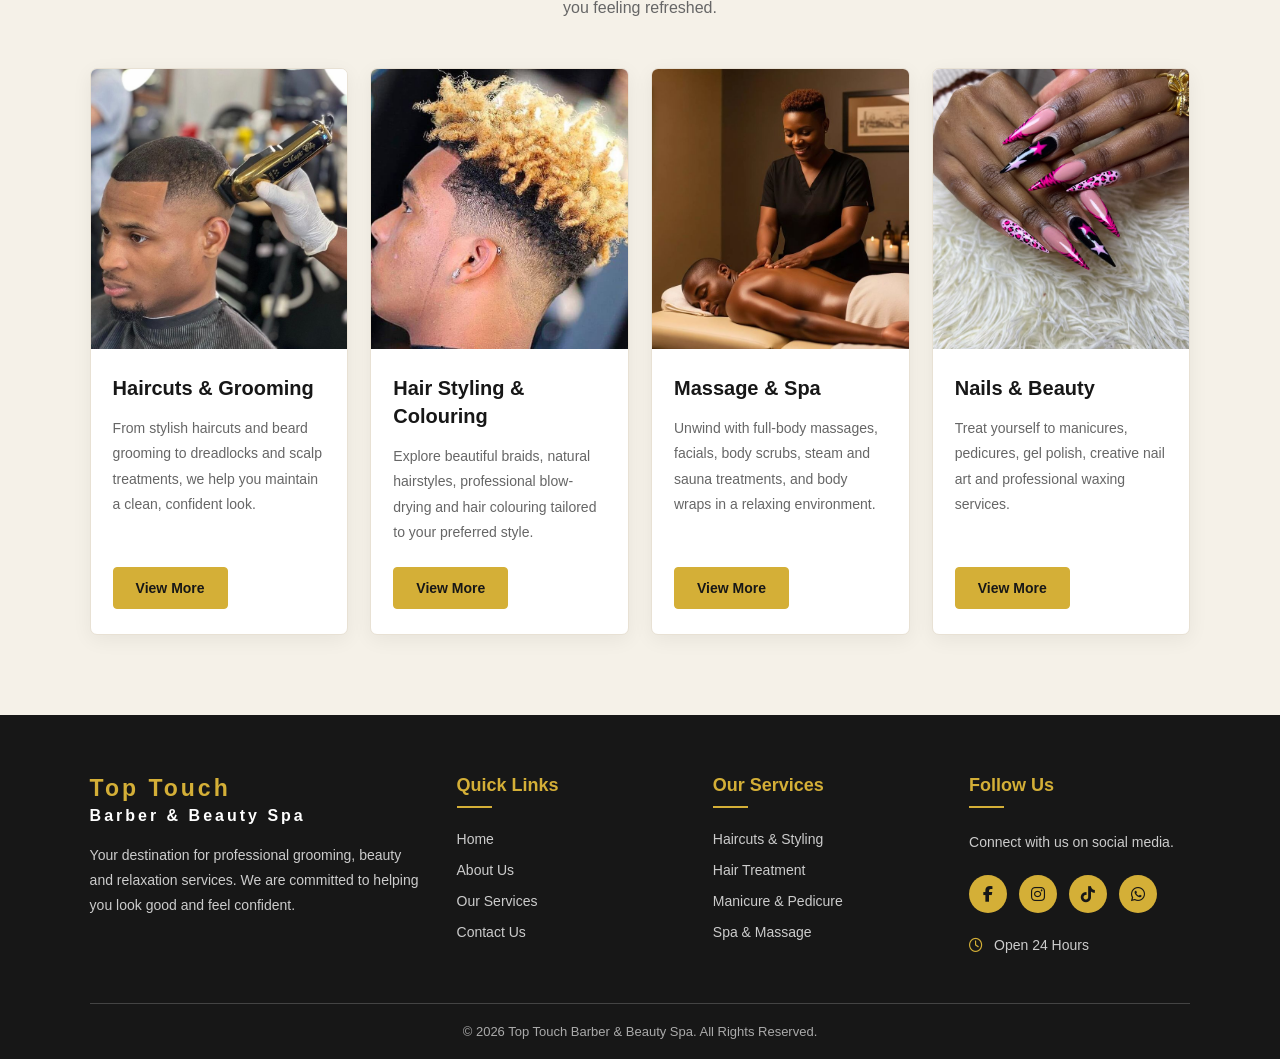
==== commit 4e340787: "Add files via upload" ====
--- a/index.html
+++ b/index.html
@@ -23,7 +23,11 @@
         <a href="services.html">Services</a>
         <a href="contact.html">Contact Us</a>
     </nav>
-
+<div class="menu-toggle" id="menu-toggle">
+     <span></span> 
+     <span></span> 
+     <span></span> 
+    </div>
 </header>
 <section class="hero-slider">
 
@@ -366,5 +370,12 @@
 slider.addEventListener("mouseleave", startSlider);
 
 startSlider();
+    const toggle = document.getElementById("menu-toggle");
+    const nav = document.getElementById("nav-links");
+
+    toggle.addEventListener("click", function () {
+        nav.classList.toggle("active");
+    });
 </script>
+
 </html>
--- a/style.css
+++ b/style.css
@@ -31,37 +31,71 @@
     margin-top: 5px;
 }
 
+.navbar {
+    width: 100%;
+    background-color: black;
+    padding: 20px 7%;
+    display: flex;
+    justify-content: space-between;
+    align-items: center;
+}
+
 .nav-links {
     display: flex;
     align-items: center;
-    gap: 35px;
-    margin-left: auto;
+    gap: 30px;
 }
 
 .nav-links a {
+    text-decoration: none;
     color: white;
-    text-decoration: none;
-    font-size: 15px;
-    transition: color 0.3s ease;
-}
-
-.nav-links a:hover {
-    color: #d4af37;
-}
-
+}
+
+/* Hamburger Toggle */
+.menu-toggle {
+    display: none;
+    flex-direction: column;
+    gap: 6px;
+    cursor: pointer;
+}
+
+.menu-toggle span {
+    width: 28px;
+    height: 3px;
+    background-color: white;
+    border-radius: 3px;
+}
+
+/* Mobile View */
 @media (max-width: 768px) {
+
     .navbar {
+        position: relative;
+    }
+
+    .menu-toggle {
+        display: flex;
+    }
+
+    .nav-links {
+        display: none;
+        position: absolute;
+        top: 100%;
+        left: 0;
+        width: 100%;
+        background-color: black;
         flex-direction: column;
+        align-items: center;
+        padding: 25px 0;
         gap: 20px;
-    }
-
-    .nav-links {
-        justify-content: center;
-        flex-wrap: wrap;
-        gap: 20px;
-        margin-left: 0;
-    }
-}
+        z-index: 1000;
+    }
+
+    .nav-links.active {
+        display: flex;
+    }
+}
+
 .hero-slider {
     width: 100%;
     height: 750px;
